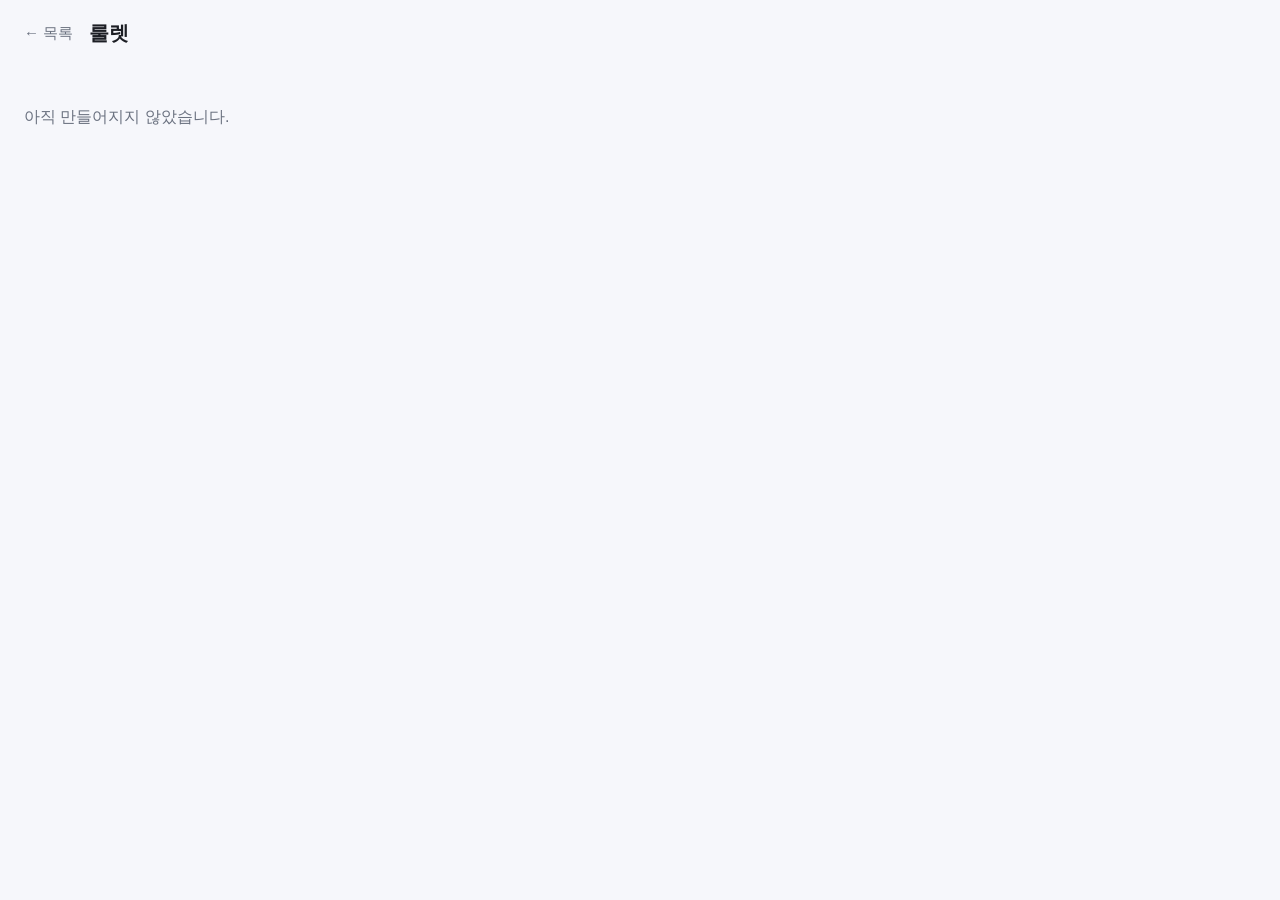
==== 룰렛/index.html @ 9bcd7076 "게임 모음 프로젝트 초기 구조 - 허브 페이지(index.html)와 게임 매니페스트(games.js) 추가 - 룰렛 / 사다리 / 스톱워치 / 이빨 게임 폴더 스켈레톤 생성 - " ====
<!DOCTYPE html>
<html lang="ko">
<head>
<meta charset="utf-8">
<meta name="viewport" content="width=device-width, initial-scale=1">
<title>룰렛</title>
<link rel="stylesheet" href="style.css">
</head>
<body>
  <header class="topbar">
    <a class="back" href="../index.html">← 목록</a>
    <h1>룰렛</h1>
  </header>

  <main id="app">
    <p class="placeholder">아직 만들어지지 않았습니다.</p>
  </main>

  <script src="game.js"></script>
</body>
</html>
---- 룰렛/style.css ----
:root {
  --bg: #f6f7fb;
  --text: #1c1e24;
  --muted: #6b7280;
}
@media (prefers-color-scheme: dark) {
  :root { --bg: #14161a; --text: #f2f3f5; --muted: #9ca3af; }
}
* { box-sizing: border-box; }
body {
  margin: 0;
  min-height: 100vh;
  background: var(--bg);
  color: var(--text);
  font-family: -apple-system, BlinkMacSystemFont, "Apple SD Gothic Neo",
               "Pretendard", "Noto Sans KR", sans-serif;
}
.topbar {
  display: flex;
  align-items: center;
  gap: 16px;
  padding: 20px 24px;
}
.topbar h1 { font-size: 20px; margin: 0; }
.back { color: var(--muted); text-decoration: none; font-size: 15px; }
.back:hover { color: var(--text); }
#app { padding: 24px; }
.placeholder { color: var(--muted); }
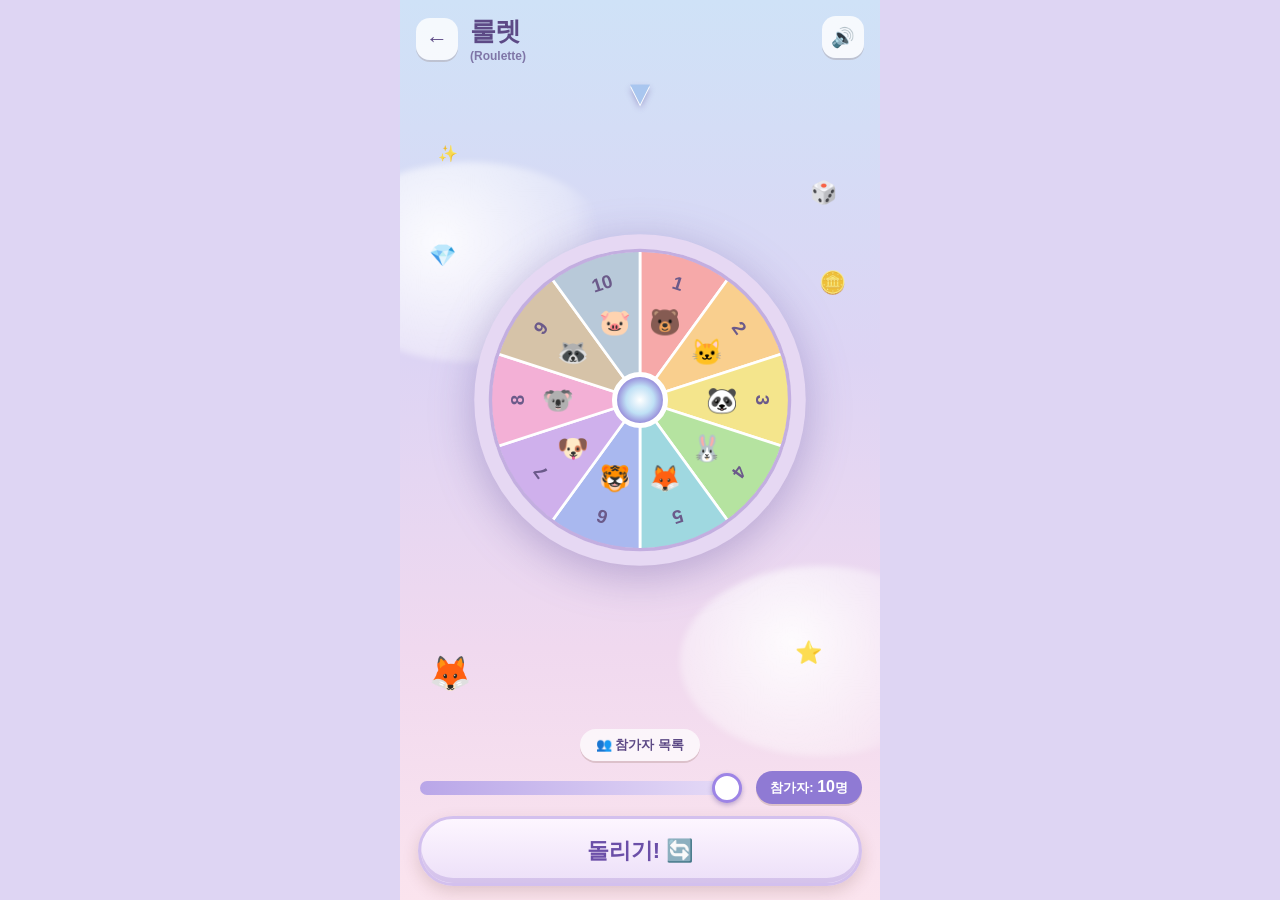
==== commit 1cd98b7b: "미니게임 4종과 메인 화면, 효과음, PWA 구성 추가 게임 - 이빨(DINO CHOMP): 제공된 입 벌림/다뭄 이미지를 배경으로 사용,   이빨 좌표는 이미지 기준 백분율 + " ====
--- a/룰렛/index.html
+++ b/룰렛/index.html
@@ -2,20 +2,80 @@
 <html lang="ko">
 <head>
 <meta charset="utf-8">
-<meta name="viewport" content="width=device-width, initial-scale=1">
-<title>룰렛</title>
+<meta name="viewport" content="width=device-width, initial-scale=1, viewport-fit=cover">
+<meta name="theme-color" content="#dcd3f5">
+<title>PRIZE WHEEL</title>
+<link rel="manifest" href="../manifest.webmanifest">
+<link rel="icon" href="../icons/icon-192.png">
+<link rel="apple-touch-icon" href="../icons/apple-touch-icon.png">
+<meta name="apple-mobile-web-app-capable" content="yes">
+<meta name="mobile-web-app-capable" content="yes">
+<link rel="stylesheet" href="../shared/theme.css">
 <link rel="stylesheet" href="style.css">
 </head>
 <body>
-  <header class="topbar">
-    <a class="back" href="../index.html">← 목록</a>
-    <h1>룰렛</h1>
-  </header>
+  <div class="screen wheel" id="screen">
+    <div class="sky" aria-hidden="true">
+      <span class="cloud cloud--1"></span>
+      <span class="cloud cloud--2"></span>
+      <span class="spark spark--1">✨</span>
+      <span class="spark spark--2">💎</span>
+      <span class="spark spark--3">🎲</span>
+      <span class="spark spark--4">🪙</span>
+      <span class="spark spark--5">⭐</span>
+    </div>
 
-  <main id="app">
-    <p class="placeholder">아직 만들어지지 않았습니다.</p>
-  </main>
+    <header class="topbar">
+      <a class="topbar__back" href="../index.html" aria-label="게임 목록으로">←</a>
+      <div>
+        <h1 class="topbar__title">룰렛</h1>
+        <p class="topbar__sub">(Roulette)</p>
+      </div>
+    </header>
 
+    <!-- 룰렛판 -->
+    <div class="wheelbox">
+      <div class="pointer" id="pointer">▼</div>
+      <svg class="wheelbox__svg" id="svg" viewBox="-100 -100 200 200" aria-hidden="true"></svg>
+      <div class="fox">🦊</div>
+    </div>
+
+    <!-- 참가자 조절 -->
+    <div class="players">
+      <button class="players__list" id="openList" type="button">👥 참가자 목록</button>
+      <div class="players__set">
+        <input class="players__range" id="range" type="range" min="2" max="10" value="10"
+               aria-label="참가자 수">
+        <span class="players__badge">참가자: <b id="num">10</b>명</span>
+      </div>
+    </div>
+
+    <button class="btn spinBtn" id="spin" type="button">돌리기! 🔄</button>
+
+    <!-- 참가자 목록 -->
+    <div class="popup" id="listPop">
+      <div class="popup__box popup__box--list">
+        <h2 class="popup__title">참가자</h2>
+        <p class="popup__text">(Player List)</p>
+        <div class="plist" id="plist"></div>
+        <button class="btn" id="closeList" type="button">닫기</button>
+      </div>
+    </div>
+
+    <!-- 결과 -->
+    <div class="popup" id="popup">
+      <div class="popup__box">
+        <div class="popup__emoji" id="popEmoji">🎉</div>
+        <h2 class="popup__title" id="popTitle">당첨!</h2>
+        <p class="popup__text" id="popText"></p>
+        <button class="btn" id="popAgain" type="button">한 번 더</button>
+        <a class="popup__home" href="../index.html">목록으로</a>
+      </div>
+    </div>
+  </div>
+
+  <script src="../shared/progress.js"></script>
+  <script src="../shared/sound.js"></script>
   <script src="game.js"></script>
 </body>
 </html>
--- a/shared/theme.css
+++ b/shared/theme.css
@@ -0,0 +1,213 @@
+/* ===== 공통 디자인 토큰 =====
+   메인 선택화면·앱아이콘의 색감을 기준으로 정리한 값입니다.
+   배경 이미지를 교체하려면 각 게임 style.css의 --bg-image 만 바꾸면 됩니다. */
+
+:root {
+  /* 배경 */
+  --green-bg: #a9d5a1;
+  --green-bg-deep: #8fc686;
+  --cream: #fdf3dd;
+  --cream-deep: #f5e6c8;
+  --paper: #f7f4ee;
+
+  /* 파스텔 하늘 (스톱워치·룰렛 배경) */
+  --sky-1: #ffd9ec;
+  --sky-2: #d9c9f5;
+  --sky-3: #c5e4f7;
+  --sky-4: #ffe9d6;
+
+  /* 글자 */
+  --brown: #6b3f2a;
+  --brown-soft: #8a6047;
+  --white: #ffffff;
+
+  /* 버튼 */
+  --btn-green: #7ec24f;
+  --btn-green-deep: #5c9c35;
+  --btn-blue: #7b93d8;
+  --btn-blue-deep: #5c73bb;
+  --btn-pink: #f5a8c0;
+
+  /* 테두리 · 그림자 */
+  --line: #c9a06a;
+  --line-soft: #e4cfa8;
+  --shadow-sm: 0 2px 0 rgba(107, 63, 42, .18);
+  --shadow-md: 0 6px 16px rgba(107, 63, 42, .18);
+  --shadow-lg: 0 12px 32px rgba(107, 63, 42, .24);
+
+  /* 캐릭터 파스텔 팔레트 (사다리·룰렛 공용) */
+  --c1: #f6a9a9;
+  --c2: #f9cf8e;
+  --c3: #f4e58c;
+  --c4: #b5e3a0;
+  --c5: #9fd8e0;
+  --c6: #a9b8ef;
+  --c7: #cfb0ec;
+  --c8: #f3b0d6;
+  --c9: #d6c3a8;
+  --c10: #b8c9d9;
+
+  --radius: 18px;
+  --radius-lg: 26px;
+}
+
+* { box-sizing: border-box; -webkit-tap-highlight-color: transparent; }
+
+html, body {
+  margin: 0;
+  padding: 0;
+  height: 100%;
+}
+
+body {
+  font-family: "Apple SD Gothic Neo", -apple-system, BlinkMacSystemFont,
+               "Pretendard", "Noto Sans KR", "Malgun Gothic", sans-serif;
+  color: var(--brown);
+  overscroll-behavior: none;
+  user-select: none;
+}
+
+/* 세로형 화면 기준. 넓은 화면에서는 가운데 정렬된 폰 폭으로 고정 */
+.screen {
+  position: relative;
+  width: 100%;
+  max-width: 480px;
+  min-height: 100%;
+  margin: 0 auto;
+  overflow: hidden;
+}
+
+/* ===== 공통 버튼 ===== */
+.btn {
+  display: inline-flex;
+  align-items: center;
+  justify-content: center;
+  gap: 8px;
+  padding: 14px 26px;
+  border: none;
+  border-radius: 999px;
+  font-family: inherit;
+  font-size: 17px;
+  font-weight: 800;
+  color: var(--white);
+  background: var(--btn-green);
+  box-shadow: inset 0 -4px 0 rgba(0, 0, 0, .16), var(--shadow-sm);
+  cursor: pointer;
+  transition: transform .1s ease, filter .1s ease;
+}
+.btn:active { transform: translateY(3px); box-shadow: inset 0 -1px 0 rgba(0,0,0,.16); }
+.btn:disabled { filter: grayscale(.5) opacity(.6); cursor: default; }
+.btn--blue { background: var(--btn-blue); }
+.btn--ghost {
+  background: #e8eefb;
+  color: var(--btn-blue-deep);
+  box-shadow: inset 0 -4px 0 rgba(0,0,0,.08), var(--shadow-sm);
+}
+
+/* ===== 상단 바 (게임 화면 공통) ===== */
+.topbar {
+  position: relative;
+  z-index: 5;
+  display: flex;
+  align-items: center;
+  gap: 12px;
+  padding: 14px 16px;
+}
+.topbar__back {
+  display: grid;
+  place-items: center;
+  width: 42px;
+  height: 42px;
+  flex: 0 0 42px;
+  border-radius: 14px;
+  background: rgba(255, 255, 255, .82);
+  color: var(--brown);
+  font-size: 22px;
+  text-decoration: none;
+  box-shadow: var(--shadow-sm);
+}
+.topbar__title {
+  margin: 0;
+  font-size: 22px;
+  font-weight: 900;
+  letter-spacing: -.02em;
+}
+.topbar__sub {
+  margin: 0;
+  font-size: 12px;
+  font-weight: 700;
+  opacity: .7;
+}
+
+/* ===== 팝업 ===== */
+.popup {
+  position: absolute;
+  inset: 0;
+  z-index: 40;
+  display: grid;
+  place-items: center;
+  padding: 24px;
+  background: rgba(60, 35, 22, .45);
+  backdrop-filter: blur(3px);
+  opacity: 0;
+  pointer-events: none;
+  transition: opacity .25s ease;
+}
+.popup.is-open { opacity: 1; pointer-events: auto; }
+.popup__box {
+  width: 100%;
+  max-width: 320px;
+  padding: 28px 24px 24px;
+  border: 3px solid var(--line);
+  border-radius: var(--radius-lg);
+  background: var(--cream);
+  text-align: center;
+  box-shadow: var(--shadow-lg);
+  transform: scale(.85);
+  transition: transform .25s cubic-bezier(.2, 1.4, .5, 1);
+}
+.popup.is-open .popup__box { transform: scale(1); }
+.popup__emoji { font-size: 56px; line-height: 1; }
+.popup__title { margin: 12px 0 6px; font-size: 26px; font-weight: 900; }
+.popup__text { margin: 0 0 20px; font-size: 15px; font-weight: 600; color: var(--brown-soft); }
+
+/* 흔들림 · 팝 애니메이션 */
+@keyframes shake {
+  0%, 100% { transform: translate(0, 0) rotate(0); }
+  20% { transform: translate(-8px, 4px) rotate(-1.5deg); }
+  40% { transform: translate(7px, -3px) rotate(1.5deg); }
+  60% { transform: translate(-5px, 2px) rotate(-1deg); }
+  80% { transform: translate(4px, -2px) rotate(.8deg); }
+}
+@keyframes pop {
+  0% { transform: scale(.4); opacity: 0; }
+  70% { transform: scale(1.15); opacity: 1; }
+  100% { transform: scale(1); opacity: 1; }
+}
+@keyframes float {
+  0%, 100% { transform: translateY(0); }
+  50% { transform: translateY(-8px); }
+}
+
+@media (prefers-reduced-motion: reduce) {
+  * { animation-duration: .01ms !important; transition-duration: .01ms !important; }
+}
+
+/* ===== 효과음 토글 버튼 ===== */
+.sfxBtn {
+  position: absolute;
+  top: 16px;
+  right: 16px;
+  z-index: 30;
+  width: 42px;
+  height: 42px;
+  padding: 0;
+  border: none;
+  border-radius: 14px;
+  background: rgba(255, 255, 255, .82);
+  font-size: 19px;
+  line-height: 1;
+  cursor: pointer;
+  box-shadow: var(--shadow-sm);
+}
+.sfxBtn:active { transform: translateY(2px); }
--- a/룰렛/style.css
+++ b/룰렛/style.css
@@ -1,28 +1,196 @@
-:root {
-  --bg: #f6f7fb;
-  --text: #1c1e24;
-  --muted: #6b7280;
+/* ===== PRIZE WHEEL =====
+   룰렛게임화면.png 의 파스텔 하늘·룰렛 구성을 CSS/SVG로 재현했습니다.
+   (룰렛은 회전해야 하므로 이미지가 아니라 SVG로 그립니다.) */
+
+body { background: #ded5f3; }
+
+.wheel {
+  display: flex;
+  flex-direction: column;
+  min-height: 100vh;
+  padding-bottom: calc(14px + env(safe-area-inset-bottom));
+  background: linear-gradient(180deg, #cfe2f7 0%, #ddd4f4 40%, #f0d9ef 72%, #fbe4ee 100%);
 }
-@media (prefers-color-scheme: dark) {
-  :root { --bg: #14161a; --text: #f2f3f5; --muted: #9ca3af; }
+
+.sky { position: absolute; inset: 0; overflow: hidden; pointer-events: none; }
+.cloud {
+  position: absolute;
+  border-radius: 50%;
+  background: radial-gradient(circle at 40% 40%, rgba(255,255,255,.9), rgba(255,255,255,.3) 62%, transparent 74%);
+  filter: blur(3px);
 }
-* { box-sizing: border-box; }
-body {
-  margin: 0;
-  min-height: 100vh;
-  background: var(--bg);
-  color: var(--text);
-  font-family: -apple-system, BlinkMacSystemFont, "Apple SD Gothic Neo",
-               "Pretendard", "Noto Sans KR", sans-serif;
+.cloud--1 { width: 300px; height: 200px; left: -80px; top: 18%; }
+.cloud--2 { width: 280px; height: 190px; right: -80px; bottom: 16%; }
+.spark { position: absolute; font-size: 22px; opacity: .85; animation: float 4s ease-in-out infinite; }
+.spark--1 { left: 8%;  top: 16%; font-size: 16px; animation-delay: .2s; }
+.spark--2 { left: 6%;  top: 27%; animation-delay: 1.1s; }
+.spark--3 { right: 9%; top: 20%; animation-delay: .6s; }
+.spark--4 { right: 7%; top: 30%; animation-delay: 1.6s; }
+.spark--5 { right: 12%; bottom: 26%; animation-delay: .9s; }
+
+.wheel .topbar { color: #5d4a86; }
+.wheel .topbar__title { font-size: 26px; }
+.wheel .topbar__back { background: rgba(255,255,255,.8); color: #5d4a86; }
+
+/* ---- 룰렛판 ---- */
+.wheelbox {
+  position: relative;
+  z-index: 2;
+  flex: 1 1 auto;
+  display: grid;
+  place-items: center;
+  padding: 4px 18px 0;
+  min-height: 0;
 }
-.topbar {
+.wheelbox__svg {
+  width: min(88vw, 340px);
+  height: auto;
+  max-height: 100%;
+  filter: drop-shadow(0 10px 22px rgba(90, 70, 150, .35));
+}
+.pointer {
+  position: absolute;
+  top: -2px;
+  z-index: 4;
+  font-size: 34px;
+  line-height: 1;
+  color: #a9c6ef;
+  text-shadow: 0 2px 0 #fff, 0 4px 6px rgba(90, 70, 150, .4);
+  pointer-events: none;
+}
+.pointer.is-knock { animation: knock .09s ease; }
+@keyframes knock {
+  50% { transform: translateY(-4px) rotate(-6deg); }
+}
+.fox {
+  position: absolute;
+  left: 6%;
+  bottom: 4%;
+  font-size: 34px;
+  animation: float 3s ease-in-out infinite;
+  pointer-events: none;
+}
+
+/* 부채꼴 */
+.sector { stroke: #fff; stroke-width: 1.6; transition: filter .3s ease; }
+.sector.is-win { filter: brightness(1.12) saturate(1.3); }
+.slice__num { font-size: 11px; font-weight: 900; fill: #6b5a8a; }
+.slice__face { font-size: 15px; }
+
+.rim { fill: none; stroke: #e6d8f3; stroke-width: 9; }
+.rim2 { fill: none; stroke: #c3aee0; stroke-width: 2; }
+.hub { fill: url(#hubGrad); stroke: #fff; stroke-width: 3; }
+
+/* ---- 참가자 조절 ---- */
+.players {
+  position: relative;
+  z-index: 2;
+  flex: 0 0 auto;
+  display: flex;
+  flex-direction: column;
+  gap: 10px;
+  padding: 10px 18px 4px;
+}
+.players__list {
+  align-self: center;
+  padding: 7px 16px;
+  border: none;
+  border-radius: 999px;
+  background: rgba(255, 255, 255, .7);
+  color: #5d4a86;
+  font-family: inherit;
+  font-size: 13px;
+  font-weight: 800;
+  cursor: pointer;
+  box-shadow: var(--shadow-sm);
+}
+.players__set { display: flex; align-items: center; gap: 12px; }
+.players__range {
+  flex: 1 1 auto;
+  -webkit-appearance: none;
+  appearance: none;
+  height: 14px;
+  border-radius: 999px;
+  background: linear-gradient(90deg, #b9a6e8, #e7dcf7);
+  outline: none;
+}
+.players__range::-webkit-slider-thumb {
+  -webkit-appearance: none;
+  width: 30px;
+  height: 30px;
+  border-radius: 50%;
+  background: #fff;
+  border: 3px solid #9d84e6;
+  cursor: pointer;
+  box-shadow: 0 2px 5px rgba(90, 70, 150, .4);
+}
+.players__range::-moz-range-thumb {
+  width: 28px; height: 28px; border-radius: 50%;
+  background: #fff; border: 3px solid #9d84e6; cursor: pointer;
+}
+.players__badge {
+  flex: 0 0 auto;
+  padding: 7px 14px;
+  border-radius: 999px;
+  background: #8f7ad4;
+  color: #fff;
+  font-size: 13px;
+  font-weight: 800;
+  box-shadow: var(--shadow-sm);
+}
+.players__badge b { font-size: 16px; }
+
+.spinBtn {
+  position: relative;
+  z-index: 2;
+  margin: 8px 18px 0;
+  padding: 17px;
+  font-size: 22px;
+  border-radius: 999px;
+  background: linear-gradient(#fdf6ff, #ecdff8);
+  color: #6b4fa8;
+  border: 3px solid #d3c0ee;
+  box-shadow: inset 0 -5px 0 rgba(150, 120, 200, .28), var(--shadow-md);
+}
+.spinBtn:disabled { filter: grayscale(.4) opacity(.6); }
+
+/* ---- 참가자 목록 ---- */
+.popup__box--list { max-width: 300px; padding: 24px 18px 20px; }
+.plist {
+  max-height: 46vh;
+  overflow-y: auto;
+  display: flex;
+  flex-direction: column;
+  gap: 7px;
+  margin-bottom: 18px;
+  padding-right: 4px;
+}
+.prow {
   display: flex;
   align-items: center;
-  gap: 16px;
-  padding: 20px 24px;
+  gap: 10px;
+  padding: 7px 10px;
+  border-radius: 12px;
+  background: var(--tone);
+  box-shadow: 0 2px 0 rgba(0, 0, 0, .08);
 }
-.topbar h1 { font-size: 20px; margin: 0; }
-.back { color: var(--muted); text-decoration: none; font-size: 15px; }
-.back:hover { color: var(--text); }
-#app { padding: 24px; }
-.placeholder { color: var(--muted); }
+.prow__face {
+  display: grid;
+  place-items: center;
+  width: 30px;
+  height: 30px;
+  flex: 0 0 30px;
+  border-radius: 50%;
+  background: #fff;
+  font-size: 17px;
+}
+.prow__name { font-size: 14px; font-weight: 800; color: #4a3a2e; }
+
+.popup__home {
+  display: block;
+  margin-top: 14px;
+  font-size: 13px;
+  font-weight: 700;
+  color: var(--brown-soft);
+  text-decoration: none;
+}
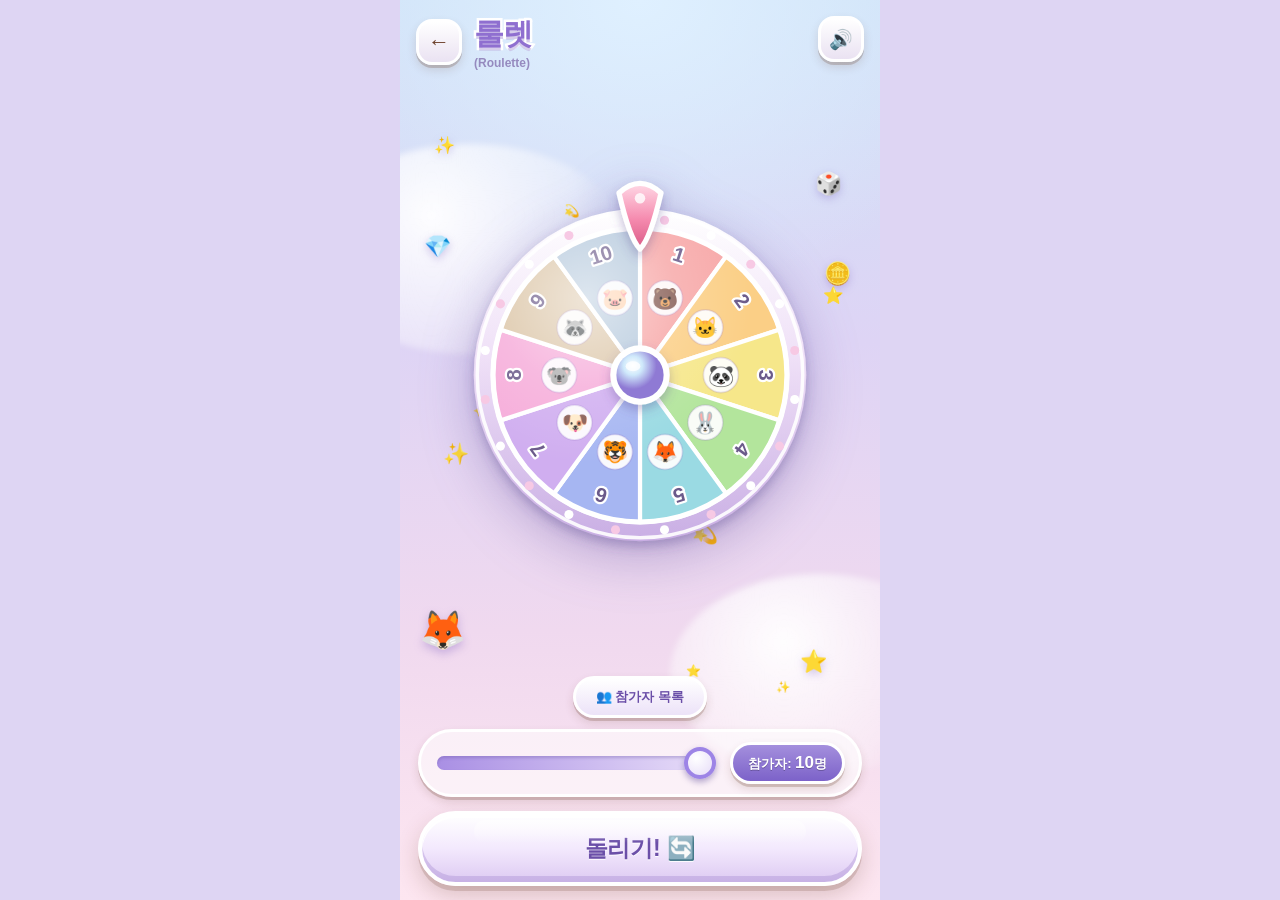
==== commit 54f414f6: "전 화면 디자인 완성도 보완 참고 이미지의 특징을 공통 규칙으로 정리하고 네 게임에 일괄 적용했다. 두꺼운 흰 테두리, 젤리 광택, 두 겹 그림자, 흰 외곽선을 두른 사탕 글씨. " ====
--- a/룰렛/index.html
+++ b/룰렛/index.html
@@ -35,7 +35,6 @@
 
     <!-- 룰렛판 -->
     <div class="wheelbox">
-      <div class="pointer" id="pointer">▼</div>
       <svg class="wheelbox__svg" id="svg" viewBox="-100 -100 200 200" aria-hidden="true"></svg>
       <div class="fox">🦊</div>
     </div>
@@ -76,6 +75,7 @@
 
   <script src="../shared/progress.js"></script>
   <script src="../shared/sound.js"></script>
+  <script src="../shared/fx.js"></script>
   <script src="game.js"></script>
 </body>
 </html>
--- a/shared/theme.css
+++ b/shared/theme.css
@@ -1,6 +1,9 @@
-/* ===== 공통 디자인 토큰 =====
-   메인 선택화면·앱아이콘의 색감을 기준으로 정리한 값입니다.
-   배경 이미지를 교체하려면 각 게임 style.css의 --bg-image 만 바꾸면 됩니다. */
+/* ===== 공통 디자인 시스템 =====
+   참고 이미지의 특징을 규칙으로 정리한 것입니다.
+     1) 모든 요소에 두꺼운 흰 테두리
+     2) 젤리처럼 안쪽 위는 밝고 아래는 어두운 입체감
+     3) 글자는 흰 외곽선 + 색 채움 + 아래로 떨어지는 그림자
+     4) 그림자는 흐린 것 하나가 아니라, 단단한 것 + 부드러운 것 두 겹 */
 
 :root {
   /* 배경 */
@@ -8,9 +11,9 @@
   --green-bg-deep: #8fc686;
   --cream: #fdf3dd;
   --cream-deep: #f5e6c8;
-  --paper: #f7f4ee;
-
-  /* 파스텔 하늘 (스톱워치·룰렛 배경) */
+  --paper: #f9f5ec;
+
+  /* 파스텔 하늘 */
   --sky-1: #ffd9ec;
   --sky-2: #d9c9f5;
   --sky-3: #c5e4f7;
@@ -18,46 +21,41 @@
 
   /* 글자 */
   --brown: #6b3f2a;
-  --brown-soft: #8a6047;
+  --brown-soft: #98705a;
   --white: #ffffff;
 
   /* 버튼 */
   --btn-green: #7ec24f;
-  --btn-green-deep: #5c9c35;
+  --btn-green-deep: #4e8f2c;
   --btn-blue: #7b93d8;
-  --btn-blue-deep: #5c73bb;
+  --btn-blue-deep: #4f66ad;
   --btn-pink: #f5a8c0;
+  --btn-pink-deep: #d4738f;
+  --btn-red: #e35b4c;
+  --btn-red-deep: #a83226;
 
   /* 테두리 · 그림자 */
-  --line: #c9a06a;
-  --line-soft: #e4cfa8;
-  --shadow-sm: 0 2px 0 rgba(107, 63, 42, .18);
-  --shadow-md: 0 6px 16px rgba(107, 63, 42, .18);
-  --shadow-lg: 0 12px 32px rgba(107, 63, 42, .24);
-
-  /* 캐릭터 파스텔 팔레트 (사다리·룰렛 공용) */
-  --c1: #f6a9a9;
-  --c2: #f9cf8e;
-  --c3: #f4e58c;
-  --c4: #b5e3a0;
-  --c5: #9fd8e0;
-  --c6: #a9b8ef;
-  --c7: #cfb0ec;
-  --c8: #f3b0d6;
-  --c9: #d6c3a8;
-  --c10: #b8c9d9;
-
-  --radius: 18px;
-  --radius-lg: 26px;
+  --line: #d8ab72;
+  --line-soft: #ecd9b4;
+
+  /* 두 겹 그림자 — 단단한 아래턱 + 퍼지는 안개 */
+  --drop-sm: 0 3px 0 rgba(107, 63, 42, .22), 0 5px 10px rgba(107, 63, 42, .16);
+  --drop-md: 0 5px 0 rgba(107, 63, 42, .18), 0 10px 22px rgba(107, 63, 42, .22);
+  --drop-lg: 0 8px 0 rgba(107, 63, 42, .16), 0 20px 44px rgba(107, 63, 42, .3);
+
+  /* 젤리 광택 — 버튼 안쪽에 겹쳐 쓰는 값 */
+  --gloss: inset 0 3px 0 rgba(255, 255, 255, .55), inset 0 -6px 0 rgba(0, 0, 0, .18);
+
+  /* 캐릭터 파스텔 팔레트 */
+  --c1: #f6a9a9; --c2: #f9cf8e; --c3: #f4e58c; --c4: #b5e3a0; --c5: #9fd8e0;
+  --c6: #a9b8ef; --c7: #cfb0ec; --c8: #f3b0d6; --c9: #d6c3a8; --c10: #b8c9d9;
+
+  --radius: 20px;
+  --radius-lg: 28px;
 }
 
 * { box-sizing: border-box; -webkit-tap-highlight-color: transparent; }
-
-html, body {
-  margin: 0;
-  padding: 0;
-  height: 100%;
-}
+html, body { margin: 0; padding: 0; height: 100%; }
 
 body {
   font-family: "Apple SD Gothic Neo", -apple-system, BlinkMacSystemFont,
@@ -67,7 +65,6 @@
   user-select: none;
 }
 
-/* 세로형 화면 기준. 넓은 화면에서는 가운데 정렬된 폰 폭으로 고정 */
 .screen {
   position: relative;
   width: 100%;
@@ -77,34 +74,78 @@
   overflow: hidden;
 }
 
-/* ===== 공통 버튼 ===== */
+/* ===== 사탕 글씨 =====
+   흰 외곽선을 글자 뒤로 돌리고(paint-order), 아래로 단단한 그림자를 답니다. */
+.candy {
+  -webkit-text-stroke: 6px var(--white);
+  paint-order: stroke fill;
+  text-shadow:
+    0 3px 0 var(--stroke2, rgba(0, 0, 0, .18)),
+    0 6px 12px rgba(107, 63, 42, .28);
+}
+
+/* ===== 젤리 버튼 ===== */
 .btn {
+  position: relative;
   display: inline-flex;
   align-items: center;
   justify-content: center;
   gap: 8px;
-  padding: 14px 26px;
-  border: none;
+  padding: 15px 28px;
+  border: 4px solid var(--white);
   border-radius: 999px;
   font-family: inherit;
   font-size: 17px;
-  font-weight: 800;
+  font-weight: 900;
+  letter-spacing: -.01em;
   color: var(--white);
-  background: var(--btn-green);
-  box-shadow: inset 0 -4px 0 rgba(0, 0, 0, .16), var(--shadow-sm);
+  background: linear-gradient(180deg, #9ad86c 0%, var(--btn-green) 52%, var(--btn-green-deep) 100%);
+  box-shadow: var(--gloss), var(--drop-md);
+  text-shadow: 0 2px 0 rgba(0, 0, 0, .22);
   cursor: pointer;
-  transition: transform .1s ease, filter .1s ease;
-}
-.btn:active { transform: translateY(3px); box-shadow: inset 0 -1px 0 rgba(0,0,0,.16); }
-.btn:disabled { filter: grayscale(.5) opacity(.6); cursor: default; }
-.btn--blue { background: var(--btn-blue); }
+  transition: transform .12s cubic-bezier(.2, 1.4, .5, 1), filter .12s ease;
+}
+/* 위쪽에 얹히는 하이라이트 — 젤리 느낌의 핵심입니다 */
+.btn::before {
+  content: "";
+  position: absolute;
+  left: 12%;
+  right: 12%;
+  top: 5px;
+  height: 34%;
+  border-radius: 999px;
+  background: linear-gradient(rgba(255, 255, 255, .6), rgba(255, 255, 255, 0));
+  pointer-events: none;
+}
+.btn:active { transform: translateY(5px); box-shadow: var(--gloss), 0 1px 0 rgba(107,63,42,.22); }
+.btn:disabled { filter: grayscale(.55) opacity(.55); cursor: default; }
+
+.btn--blue {
+  background: linear-gradient(180deg, #a3b6ee 0%, var(--btn-blue) 52%, var(--btn-blue-deep) 100%);
+}
+.btn--pink {
+  background: linear-gradient(180deg, #ffc4d6 0%, var(--btn-pink) 52%, var(--btn-pink-deep) 100%);
+}
+.btn--red {
+  background: linear-gradient(180deg, #f5877a 0%, var(--btn-red) 52%, var(--btn-red-deep) 100%);
+}
 .btn--ghost {
-  background: #e8eefb;
+  background: linear-gradient(180deg, #ffffff 0%, #eef2fb 52%, #d5ddf0 100%);
   color: var(--btn-blue-deep);
-  box-shadow: inset 0 -4px 0 rgba(0,0,0,.08), var(--shadow-sm);
-}
-
-/* ===== 상단 바 (게임 화면 공통) ===== */
+  text-shadow: 0 1px 0 rgba(255, 255, 255, .9);
+  box-shadow: inset 0 3px 0 rgba(255,255,255,.9), inset 0 -5px 0 rgba(120,140,190,.28), var(--drop-md);
+}
+
+/* ===== 패널 · 카드 ===== */
+.panel {
+  position: relative;
+  border: 4px solid var(--white);
+  border-radius: var(--radius);
+  background: linear-gradient(180deg, #fffaf0, var(--cream-deep));
+  box-shadow: inset 0 2px 0 rgba(255,255,255,.9), var(--drop-md);
+}
+
+/* ===== 상단 바 ===== */
 .topbar {
   position: relative;
   z-index: 5;
@@ -116,28 +157,42 @@
 .topbar__back {
   display: grid;
   place-items: center;
-  width: 42px;
-  height: 42px;
-  flex: 0 0 42px;
-  border-radius: 14px;
-  background: rgba(255, 255, 255, .82);
+  width: 46px;
+  height: 46px;
+  flex: 0 0 46px;
+  border: 3px solid var(--white);
+  border-radius: 16px;
+  background: linear-gradient(180deg, #ffffff, #eae2f2);
   color: var(--brown);
   font-size: 22px;
+  font-weight: 900;
   text-decoration: none;
-  box-shadow: var(--shadow-sm);
-}
-.topbar__title {
-  margin: 0;
-  font-size: 22px;
-  font-weight: 900;
-  letter-spacing: -.02em;
-}
-.topbar__sub {
-  margin: 0;
-  font-size: 12px;
-  font-weight: 700;
-  opacity: .7;
-}
+  box-shadow: var(--drop-sm);
+  transition: transform .12s ease;
+}
+.topbar__back:active { transform: translateY(3px); }
+.topbar__title { margin: 0; font-size: 23px; font-weight: 900; letter-spacing: -.02em; }
+.topbar__sub { margin: 1px 0 0; font-size: 12px; font-weight: 800; opacity: .72; }
+
+/* ===== 효과음 토글 ===== */
+.sfxBtn {
+  position: absolute;
+  top: 16px;
+  right: 16px;
+  z-index: 30;
+  width: 46px;
+  height: 46px;
+  padding: 0;
+  border: 3px solid var(--white);
+  border-radius: 16px;
+  background: linear-gradient(180deg, #ffffff, #eae2f2);
+  font-size: 19px;
+  line-height: 1;
+  cursor: pointer;
+  box-shadow: var(--drop-sm);
+  transition: transform .12s ease;
+}
+.sfxBtn:active { transform: translateY(3px); }
 
 /* ===== 팝업 ===== */
 .popup {
@@ -147,67 +202,119 @@
   display: grid;
   place-items: center;
   padding: 24px;
-  background: rgba(60, 35, 22, .45);
-  backdrop-filter: blur(3px);
+  background: rgba(60, 35, 22, .5);
+  backdrop-filter: blur(4px);
   opacity: 0;
   pointer-events: none;
   transition: opacity .25s ease;
 }
 .popup.is-open { opacity: 1; pointer-events: auto; }
+
 .popup__box {
+  position: relative;
   width: 100%;
-  max-width: 320px;
-  padding: 28px 24px 24px;
-  border: 3px solid var(--line);
+  max-width: 330px;
+  padding: 30px 24px 24px;
+  border: 5px solid var(--white);
   border-radius: var(--radius-lg);
-  background: var(--cream);
+  background: linear-gradient(180deg, #fffaf0 0%, var(--cream) 55%, var(--cream-deep) 100%);
   text-align: center;
-  box-shadow: var(--shadow-lg);
-  transform: scale(.85);
-  transition: transform .25s cubic-bezier(.2, 1.4, .5, 1);
-}
-.popup.is-open .popup__box { transform: scale(1); }
-.popup__emoji { font-size: 56px; line-height: 1; }
-.popup__title { margin: 12px 0 6px; font-size: 26px; font-weight: 900; }
-.popup__text { margin: 0 0 20px; font-size: 15px; font-weight: 600; color: var(--brown-soft); }
-
-/* 흔들림 · 팝 애니메이션 */
+  box-shadow: inset 0 3px 0 rgba(255,255,255,.9), var(--drop-lg);
+  transform: scale(.8) translateY(14px);
+  transition: transform .32s cubic-bezier(.2, 1.5, .45, 1);
+}
+.popup.is-open .popup__box { transform: scale(1) translateY(0); }
+
+/* 팝업 둘레의 점선 장식 */
+.popup__box::after {
+  content: "";
+  position: absolute;
+  inset: 7px;
+  border: 2px dashed rgba(216, 171, 114, .5);
+  border-radius: calc(var(--radius-lg) - 8px);
+  pointer-events: none;
+}
+.popup__emoji {
+  font-size: 62px;
+  line-height: 1;
+  filter: drop-shadow(0 6px 8px rgba(107, 63, 42, .3));
+  animation: bounceIn .5s cubic-bezier(.2, 1.6, .4, 1);
+}
+.popup__title {
+  margin: 12px 0 6px;
+  font-size: 28px;
+  font-weight: 900;
+  color: #e2699a;
+  -webkit-text-stroke: 5px var(--white);
+  paint-order: stroke fill;
+  text-shadow: 0 3px 0 rgba(226, 105, 154, .28);
+}
+.popup__text { margin: 0 0 20px; font-size: 15px; font-weight: 700; color: var(--brown-soft); line-height: 1.5; }
+.popup__home {
+  display: block;
+  margin-top: 14px;
+  font-size: 13px;
+  font-weight: 800;
+  color: var(--brown-soft);
+  text-decoration: none;
+  opacity: .85;
+}
+
+/* ===== 반짝임 장식 ===== */
+.twinkle {
+  position: absolute;
+  pointer-events: none;
+  animation: twinkle 2.6s ease-in-out infinite;
+}
+@keyframes twinkle {
+  0%, 100% { opacity: .25; transform: scale(.8) rotate(0deg); }
+  50% { opacity: 1; transform: scale(1.15) rotate(18deg); }
+}
+
+/* ===== 공통 애니메이션 ===== */
 @keyframes shake {
   0%, 100% { transform: translate(0, 0) rotate(0); }
-  20% { transform: translate(-8px, 4px) rotate(-1.5deg); }
-  40% { transform: translate(7px, -3px) rotate(1.5deg); }
-  60% { transform: translate(-5px, 2px) rotate(-1deg); }
-  80% { transform: translate(4px, -2px) rotate(.8deg); }
+  20% { transform: translate(-9px, 5px) rotate(-1.8deg); }
+  40% { transform: translate(8px, -4px) rotate(1.8deg); }
+  60% { transform: translate(-6px, 3px) rotate(-1.2deg); }
+  80% { transform: translate(5px, -2px) rotate(.9deg); }
 }
 @keyframes pop {
   0% { transform: scale(.4); opacity: 0; }
-  70% { transform: scale(1.15); opacity: 1; }
+  70% { transform: scale(1.18); opacity: 1; }
   100% { transform: scale(1); opacity: 1; }
+}
+@keyframes bounceIn {
+  0% { transform: scale(.3) translateY(20px); opacity: 0; }
+  55% { transform: scale(1.2) translateY(-6px); opacity: 1; }
+  75% { transform: scale(.94) translateY(2px); }
+  100% { transform: scale(1) translateY(0); }
 }
 @keyframes float {
   0%, 100% { transform: translateY(0); }
-  50% { transform: translateY(-8px); }
+  50% { transform: translateY(-9px); }
+}
+@keyframes wobble {
+  0%, 100% { transform: rotate(-2.5deg); }
+  50% { transform: rotate(2.5deg); }
 }
 
 @media (prefers-reduced-motion: reduce) {
   * { animation-duration: .01ms !important; transition-duration: .01ms !important; }
 }
 
-/* ===== 효과음 토글 버튼 ===== */
-.sfxBtn {
-  position: absolute;
-  top: 16px;
-  right: 16px;
-  z-index: 30;
-  width: 42px;
-  height: 42px;
-  padding: 0;
-  border: none;
-  border-radius: 14px;
-  background: rgba(255, 255, 255, .82);
-  font-size: 19px;
-  line-height: 1;
-  cursor: pointer;
-  box-shadow: var(--shadow-sm);
-}
-.sfxBtn:active { transform: translateY(2px); }
+/* ===== 색종이 ===== */
+.fxLayer { position: absolute; inset: 0; z-index: 45; pointer-events: none; overflow: hidden; }
+.fxBit {
+  position: absolute;
+  display: block;
+  opacity: 0;
+  animation-name: confetti;
+  animation-timing-function: cubic-bezier(.15, .6, .5, 1);
+  animation-fill-mode: forwards;
+}
+@keyframes confetti {
+  0%   { opacity: 1; transform: translate(-50%, -50%) rotate(0deg) scale(.5); }
+  15%  { opacity: 1; transform: translate(calc(-50% + var(--dx) * .45), calc(-50% + var(--dy) * -.25)) rotate(calc(var(--rot) * .3)) scale(1.1); }
+  100% { opacity: 0; transform: translate(calc(-50% + var(--dx)), calc(-50% + var(--dy))) rotate(var(--rot)) scale(.85); }
+}
--- a/룰렛/style.css
+++ b/룰렛/style.css
@@ -1,6 +1,4 @@
-/* ===== PRIZE WHEEL =====
-   룰렛게임화면.png 의 파스텔 하늘·룰렛 구성을 CSS/SVG로 재현했습니다.
-   (룰렛은 회전해야 하므로 이미지가 아니라 SVG로 그립니다.) */
+/* ===== PRIZE WHEEL ===== */
 
 body { background: #ded5f3; }
 
@@ -9,28 +7,41 @@
   flex-direction: column;
   min-height: 100vh;
   padding-bottom: calc(14px + env(safe-area-inset-bottom));
-  background: linear-gradient(180deg, #cfe2f7 0%, #ddd4f4 40%, #f0d9ef 72%, #fbe4ee 100%);
+  background:
+    radial-gradient(120% 55% at 50% 0%, #dff0ff 0%, transparent 62%),
+    linear-gradient(180deg, #cfe2f7 0%, #ded4f5 38%, #f0d9ef 70%, #fde6f0 100%);
 }
 
 .sky { position: absolute; inset: 0; overflow: hidden; pointer-events: none; }
 .cloud {
   position: absolute;
   border-radius: 50%;
-  background: radial-gradient(circle at 40% 40%, rgba(255,255,255,.9), rgba(255,255,255,.3) 62%, transparent 74%);
+  background: radial-gradient(circle at 38% 34%, rgba(255,255,255,.95), rgba(255,255,255,.32) 60%, transparent 74%);
   filter: blur(3px);
 }
-.cloud--1 { width: 300px; height: 200px; left: -80px; top: 18%; }
-.cloud--2 { width: 280px; height: 190px; right: -80px; bottom: 16%; }
-.spark { position: absolute; font-size: 22px; opacity: .85; animation: float 4s ease-in-out infinite; }
-.spark--1 { left: 8%;  top: 16%; font-size: 16px; animation-delay: .2s; }
-.spark--2 { left: 6%;  top: 27%; animation-delay: 1.1s; }
-.spark--3 { right: 9%; top: 20%; animation-delay: .6s; }
-.spark--4 { right: 7%; top: 30%; animation-delay: 1.6s; }
-.spark--5 { right: 12%; bottom: 26%; animation-delay: .9s; }
-
-.wheel .topbar { color: #5d4a86; }
-.wheel .topbar__title { font-size: 26px; }
-.wheel .topbar__back { background: rgba(255,255,255,.8); color: #5d4a86; }
+.cloud--1 { width: 320px; height: 210px; left: -90px; top: 16%; }
+.cloud--2 { width: 300px; height: 200px; right: -90px; bottom: 14%; }
+.spark {
+  position: absolute;
+  font-size: 22px;
+  filter: drop-shadow(0 3px 4px rgba(120, 90, 190, .3));
+  animation: float 4s ease-in-out infinite;
+}
+.spark--1 { left: 7%;  top: 15%; font-size: 17px; animation-delay: .2s; }
+.spark--2 { left: 5%;  top: 26%; animation-delay: 1.1s; }
+.spark--3 { right: 8%; top: 19%; animation-delay: .6s; }
+.spark--4 { right: 6%; top: 29%; animation-delay: 1.6s; }
+.spark--5 { right: 11%; bottom: 25%; animation-delay: .9s; }
+
+.wheel .topbar { color: #5a4386; }
+.wheel .topbar__title {
+  font-size: 30px;
+  color: #8f6fd0;
+  -webkit-text-stroke: 5px #fff;
+  paint-order: stroke fill;
+  text-shadow: 0 3px 0 rgba(120, 90, 190, .3);
+}
+.wheel .topbar__sub { color: #7c66a8; }
 
 /* ---- 룰렛판 ---- */
 .wheelbox {
@@ -39,47 +50,64 @@
   flex: 1 1 auto;
   display: grid;
   place-items: center;
-  padding: 4px 18px 0;
+  padding: 2px 14px 0;
   min-height: 0;
 }
 .wheelbox__svg {
-  width: min(88vw, 340px);
+  width: min(90vw, 350px);
   height: auto;
   max-height: 100%;
-  filter: drop-shadow(0 10px 22px rgba(90, 70, 150, .35));
-}
-.pointer {
-  position: absolute;
-  top: -2px;
-  z-index: 4;
-  font-size: 34px;
-  line-height: 1;
-  color: #a9c6ef;
-  text-shadow: 0 2px 0 #fff, 0 4px 6px rgba(90, 70, 150, .4);
-  pointer-events: none;
-}
-.pointer.is-knock { animation: knock .09s ease; }
+  overflow: visible;
+  filter: drop-shadow(0 14px 26px rgba(90, 70, 150, .34));
+}
+
+/* 전구가 순서대로 깜빡입니다 */
+.bulb { animation: bulb 1.8s ease-in-out infinite; }
+@keyframes bulb {
+  0%, 100% { opacity: .45; }
+  50% { opacity: 1; }
+}
+
+.sector {
+  stroke: #ffffff;
+  stroke-width: 2.4;
+  stroke-linejoin: round;
+  transition: filter .35s ease;
+}
+.sector.is-win {
+  filter: brightness(1.15) saturate(1.35) drop-shadow(0 0 10px rgba(255, 240, 150, .95));
+}
+.slice__num {
+  font-size: 11.5px;
+  font-weight: 900;
+  fill: #6b5a8a;
+  paint-order: stroke fill;
+  stroke: #ffffff;
+  stroke-width: 2.6px;
+  stroke-linejoin: round;
+}
+.slice__disc {
+  fill: #ffffff;
+  opacity: .92;
+  stroke: rgba(140, 110, 190, .22);
+  stroke-width: 1;
+}
+
+#pointerG { transform-box: fill-box; transform-origin: 50% 12%; }
+#pointerG.is-knock { animation: knock .1s ease; }
 @keyframes knock {
-  50% { transform: translateY(-4px) rotate(-6deg); }
-}
+  50% { transform: rotate(-7deg) translateY(-2px); }
+}
+
 .fox {
   position: absolute;
-  left: 6%;
-  bottom: 4%;
-  font-size: 34px;
+  left: 4%;
+  bottom: 2%;
+  font-size: 38px;
+  filter: drop-shadow(0 4px 5px rgba(120, 90, 190, .35));
   animation: float 3s ease-in-out infinite;
   pointer-events: none;
 }
-
-/* 부채꼴 */
-.sector { stroke: #fff; stroke-width: 1.6; transition: filter .3s ease; }
-.sector.is-win { filter: brightness(1.12) saturate(1.3); }
-.slice__num { font-size: 11px; font-weight: 900; fill: #6b5a8a; }
-.slice__face { font-size: 15px; }
-
-.rim { fill: none; stroke: #e6d8f3; stroke-width: 9; }
-.rim2 { fill: none; stroke: #c3aee0; stroke-width: 2; }
-.hub { fill: url(#hubGrad); stroke: #fff; stroke-width: 3; }
 
 /* ---- 참가자 조절 ---- */
 .players {
@@ -88,109 +116,129 @@
   flex: 0 0 auto;
   display: flex;
   flex-direction: column;
-  gap: 10px;
-  padding: 10px 18px 4px;
+  gap: 11px;
+  padding: 12px 18px 4px;
 }
 .players__list {
   align-self: center;
-  padding: 7px 16px;
-  border: none;
-  border-radius: 999px;
-  background: rgba(255, 255, 255, .7);
-  color: #5d4a86;
+  padding: 9px 20px;
+  border: 3px solid #fff;
+  border-radius: 999px;
+  background: linear-gradient(180deg, #ffffff, #ece2f8);
+  color: #6b4fa8;
   font-family: inherit;
   font-size: 13px;
-  font-weight: 800;
+  font-weight: 900;
   cursor: pointer;
-  box-shadow: var(--shadow-sm);
-}
-.players__set { display: flex; align-items: center; gap: 12px; }
+  box-shadow: var(--drop-sm);
+}
+.players__list:active { transform: translateY(3px); }
+
+.players__set {
+  display: flex;
+  align-items: center;
+  gap: 12px;
+  padding: 10px 14px;
+  border: 3px solid #fff;
+  border-radius: 999px;
+  background: rgba(255, 255, 255, .55);
+  box-shadow: var(--drop-sm);
+}
 .players__range {
   flex: 1 1 auto;
   -webkit-appearance: none;
   appearance: none;
   height: 14px;
   border-radius: 999px;
-  background: linear-gradient(90deg, #b9a6e8, #e7dcf7);
+  background: linear-gradient(90deg, #a98fe4, #e9dff9);
   outline: none;
+  box-shadow: inset 0 2px 3px rgba(90, 70, 150, .28);
 }
 .players__range::-webkit-slider-thumb {
   -webkit-appearance: none;
-  width: 30px;
-  height: 30px;
-  border-radius: 50%;
-  background: #fff;
-  border: 3px solid #9d84e6;
+  width: 32px;
+  height: 32px;
+  border-radius: 50%;
+  background: radial-gradient(circle at 35% 30%, #fff, #e6dcf8);
+  border: 4px solid #9d84e6;
   cursor: pointer;
-  box-shadow: 0 2px 5px rgba(90, 70, 150, .4);
+  box-shadow: 0 3px 6px rgba(90, 70, 150, .45);
 }
 .players__range::-moz-range-thumb {
   width: 28px; height: 28px; border-radius: 50%;
-  background: #fff; border: 3px solid #9d84e6; cursor: pointer;
+  background: #fff; border: 4px solid #9d84e6; cursor: pointer;
 }
 .players__badge {
   flex: 0 0 auto;
-  padding: 7px 14px;
-  border-radius: 999px;
-  background: #8f7ad4;
+  padding: 8px 15px;
+  border: 3px solid #fff;
+  border-radius: 999px;
+  background: linear-gradient(180deg, #a48fdd, #7c62c9);
   color: #fff;
   font-size: 13px;
-  font-weight: 800;
-  box-shadow: var(--shadow-sm);
-}
-.players__badge b { font-size: 16px; }
+  font-weight: 900;
+  text-shadow: 0 1px 0 rgba(0,0,0,.25);
+  box-shadow: var(--drop-sm);
+}
+.players__badge b { font-size: 17px; }
 
 .spinBtn {
   position: relative;
   z-index: 2;
-  margin: 8px 18px 0;
-  padding: 17px;
-  font-size: 22px;
-  border-radius: 999px;
-  background: linear-gradient(#fdf6ff, #ecdff8);
+  margin: 10px 18px 0;
+  padding: 18px;
+  font-size: 23px;
   color: #6b4fa8;
-  border: 3px solid #d3c0ee;
-  box-shadow: inset 0 -5px 0 rgba(150, 120, 200, .28), var(--shadow-md);
-}
-.spinBtn:disabled { filter: grayscale(.4) opacity(.6); }
+  text-shadow: 0 1px 0 rgba(255, 255, 255, .9);
+  background: linear-gradient(180deg, #ffffff 0%, #f3e9fd 50%, #ddcaf2 100%);
+  box-shadow: inset 0 3px 0 rgba(255,255,255,.95), inset 0 -6px 0 rgba(150,120,200,.3), var(--drop-md);
+}
+.spinBtn:not(:disabled) { animation: wobble 2.4s ease-in-out infinite; }
+.spinBtn:active { animation: none; }
 
 /* ---- 참가자 목록 ---- */
-.popup__box--list { max-width: 300px; padding: 24px 18px 20px; }
+.popup__box--list { max-width: 310px; padding: 26px 18px 20px; }
 .plist {
   max-height: 46vh;
   overflow-y: auto;
   display: flex;
   flex-direction: column;
-  gap: 7px;
+  gap: 8px;
   margin-bottom: 18px;
-  padding-right: 4px;
+  padding: 2px 4px;
 }
 .prow {
   display: flex;
   align-items: center;
   gap: 10px;
   padding: 7px 10px;
-  border-radius: 12px;
+  border: 3px solid #fff;
+  border-radius: 14px;
   background: var(--tone);
-  box-shadow: 0 2px 0 rgba(0, 0, 0, .08);
+  background: linear-gradient(180deg, color-mix(in srgb, var(--tone) 70%, #fff), var(--tone));
+  box-shadow: 0 3px 0 rgba(0, 0, 0, .1);
 }
 .prow__face {
   display: grid;
   place-items: center;
-  width: 30px;
-  height: 30px;
-  flex: 0 0 30px;
+  width: 32px;
+  height: 32px;
+  flex: 0 0 32px;
+  border: 2px solid #fff;
   border-radius: 50%;
   background: #fff;
   font-size: 17px;
-}
-.prow__name { font-size: 14px; font-weight: 800; color: #4a3a2e; }
-
-.popup__home {
-  display: block;
-  margin-top: 14px;
-  font-size: 13px;
-  font-weight: 700;
-  color: var(--brown-soft);
-  text-decoration: none;
-}
+  box-shadow: 0 2px 3px rgba(0,0,0,.12);
+}
+.prow__name { flex: 1 1 auto; font-size: 14px; font-weight: 900; color: #4a3a2e; text-align: left; }
+.prow__no {
+  display: grid;
+  place-items: center;
+  width: 24px;
+  height: 24px;
+  border-radius: 50%;
+  background: rgba(255, 255, 255, .8);
+  font-size: 12px;
+  font-weight: 900;
+  color: #6b5a4a;
+}
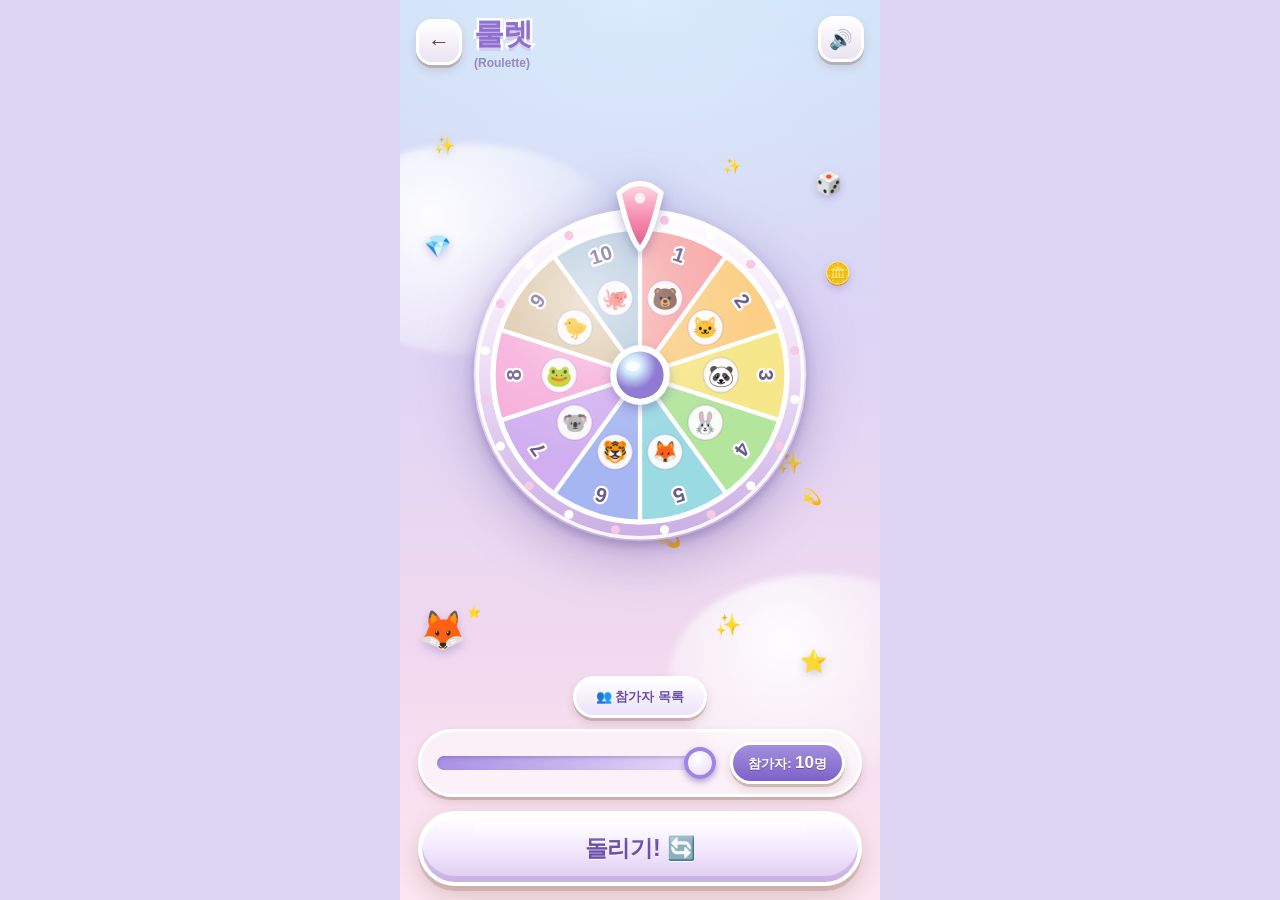
==== commit 961006fe: "제미나이 그림 생성 연동 캐릭터와 배경을 제미나이로 만들어 붙일 수 있는 경로를 만들었다. 그림이 없어도 게임이 그대로 돌아가도록 이모지·그라데이션으로 물러난다.  - tools/" ====
--- a/룰렛/index.html
+++ b/룰렛/index.html
@@ -74,6 +74,7 @@
   </div>
 
   <script src="../shared/progress.js"></script>
+  <script src="../shared/art.js"></script>
   <script src="../shared/sound.js"></script>
   <script src="../shared/fx.js"></script>
   <script src="game.js"></script>
--- a/shared/theme.css
+++ b/shared/theme.css
@@ -318,3 +318,15 @@
   15%  { opacity: 1; transform: translate(calc(-50% + var(--dx) * .45), calc(-50% + var(--dy) * -.25)) rotate(calc(var(--rot) * .3)) scale(1.1); }
   100% { opacity: 0; transform: translate(calc(-50% + var(--dx)), calc(-50% + var(--dy))) rotate(var(--rot)) scale(.85); }
 }
+
+/* ===== 생성된 그림 =====
+   이모지 위에 덮여 그려집니다. 파일이 없으면 스스로 사라져 이모지가 남습니다. */
+.artImg {
+  position: absolute;
+  inset: 0;
+  width: 100%;
+  height: 100%;
+  object-fit: cover;
+  border-radius: inherit;
+  pointer-events: none;
+}
--- a/룰렛/style.css
+++ b/룰렛/style.css
@@ -8,7 +8,8 @@
   min-height: 100vh;
   padding-bottom: calc(14px + env(safe-area-inset-bottom));
   background:
-    radial-gradient(120% 55% at 50% 0%, #dff0ff 0%, transparent 62%),
+    radial-gradient(120% 55% at 50% 0%, rgba(223, 240, 255, .6) 0%, transparent 62%),
+    url("../shared/art/bg-sky.jpg") center / cover no-repeat,
     linear-gradient(180deg, #cfe2f7 0%, #ded4f5 38%, #f0d9ef 70%, #fde6f0 100%);
 }
 
@@ -219,6 +220,8 @@
   box-shadow: 0 3px 0 rgba(0, 0, 0, .1);
 }
 .prow__face {
+  position: relative;
+  overflow: hidden;
   display: grid;
   place-items: center;
   width: 32px;
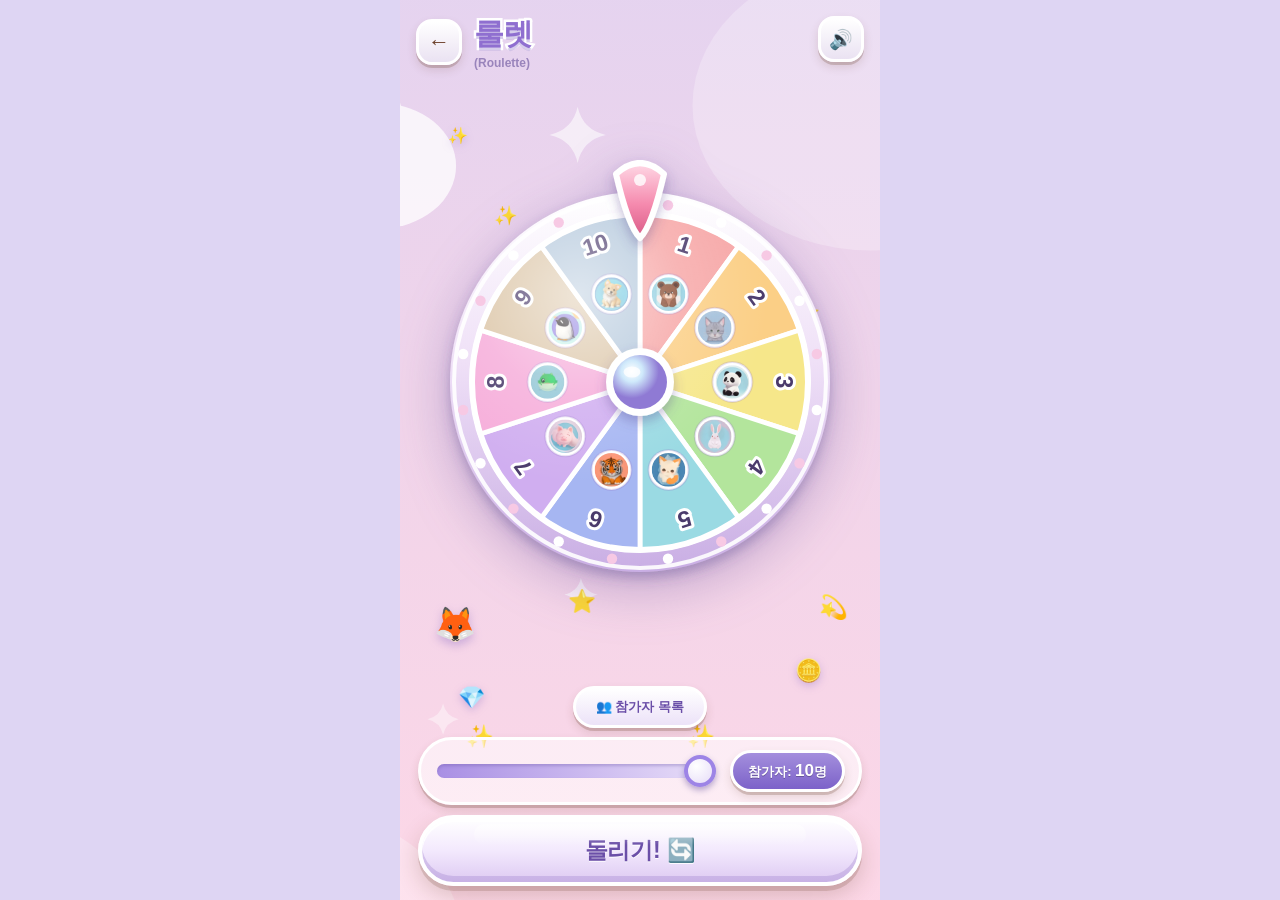
==== commit 0e45e7e0: "전 화면 시각 품질 보완 — 실제 렌더링을 보고 고침 헤드리스 크로미움으로 다섯 화면을 실제로 찍어 참고 이미지와 비교했다. 코드만 보고 판단하던 것을 눈으로 확인하니 문제가 분명" ====
--- a/룰렛/index.html
+++ b/룰렛/index.html
@@ -20,9 +20,7 @@
       <span class="cloud cloud--2"></span>
       <span class="spark spark--1">✨</span>
       <span class="spark spark--2">💎</span>
-      <span class="spark spark--3">🎲</span>
-      <span class="spark spark--4">🪙</span>
-      <span class="spark spark--5">⭐</span>
+      <span class="spark spark--3">🪙</span>
     </div>
 
     <header class="topbar">
--- a/룰렛/style.css
+++ b/룰렛/style.css
@@ -7,32 +7,21 @@
   flex-direction: column;
   min-height: 100vh;
   padding-bottom: calc(14px + env(safe-area-inset-bottom));
-  background:
-    radial-gradient(120% 55% at 50% 0%, rgba(223, 240, 255, .6) 0%, transparent 62%),
-    url("../shared/art/bg-sky.jpg") center / cover no-repeat,
-    linear-gradient(180deg, #cfe2f7 0%, #ded4f5 38%, #f0d9ef 70%, #fde6f0 100%);
+  background: #ded5f3 url("../shared/art/bg-clouds.svg") center / cover no-repeat fixed;
 }
 
 .sky { position: absolute; inset: 0; overflow: hidden; pointer-events: none; }
-.cloud {
-  position: absolute;
-  border-radius: 50%;
-  background: radial-gradient(circle at 38% 34%, rgba(255,255,255,.95), rgba(255,255,255,.32) 60%, transparent 74%);
-  filter: blur(3px);
-}
-.cloud--1 { width: 320px; height: 210px; left: -90px; top: 16%; }
-.cloud--2 { width: 300px; height: 200px; right: -90px; bottom: 14%; }
+.cloud { display: none; }
 .spark {
   position: absolute;
   font-size: 22px;
   filter: drop-shadow(0 3px 4px rgba(120, 90, 190, .3));
   animation: float 4s ease-in-out infinite;
 }
-.spark--1 { left: 7%;  top: 15%; font-size: 17px; animation-delay: .2s; }
-.spark--2 { left: 5%;  top: 26%; animation-delay: 1.1s; }
-.spark--3 { right: 8%; top: 19%; animation-delay: .6s; }
-.spark--4 { right: 6%; top: 29%; animation-delay: 1.6s; }
-.spark--5 { right: 11%; bottom: 25%; animation-delay: .9s; }
+/* 화면 가장자리에서 잘리지 않도록 안쪽에 배치합니다 */
+.spark--1 { left: 10%; top: 14%; font-size: 16px; animation-delay: .2s; }
+.spark--2 { left: 12%; bottom: 21%; animation-delay: 1.1s; }
+.spark--3 { right: 12%; bottom: 24%; animation-delay: .6s; }
 
 .wheel .topbar { color: #5a4386; }
 .wheel .topbar__title {
@@ -51,11 +40,11 @@
   flex: 1 1 auto;
   display: grid;
   place-items: center;
-  padding: 2px 14px 0;
+  padding: 0 8px;
   min-height: 0;
 }
 .wheelbox__svg {
-  width: min(90vw, 350px);
+  width: min(96vw, 400px);
   height: auto;
   max-height: 100%;
   overflow: visible;
@@ -81,15 +70,15 @@
 .slice__num {
   font-size: 11.5px;
   font-weight: 900;
-  fill: #6b5a8a;
+  fill: #4a3a6b;
   paint-order: stroke fill;
   stroke: #ffffff;
-  stroke-width: 2.6px;
+  stroke-width: 3px;
   stroke-linejoin: round;
 }
 .slice__disc {
   fill: #ffffff;
-  opacity: .92;
+  opacity: 1;
   stroke: rgba(140, 110, 190, .22);
   stroke-width: 1;
 }
@@ -102,9 +91,9 @@
 
 .fox {
   position: absolute;
-  left: 4%;
-  bottom: 2%;
-  font-size: 38px;
+  left: 7%;
+  bottom: 6%;
+  font-size: 34px;
   filter: drop-shadow(0 4px 5px rgba(120, 90, 190, .35));
   animation: float 3s ease-in-out infinite;
   pointer-events: none;
@@ -117,8 +106,8 @@
   flex: 0 0 auto;
   display: flex;
   flex-direction: column;
-  gap: 11px;
-  padding: 12px 18px 4px;
+  gap: 9px;
+  padding: 6px 18px 2px;
 }
 .players__list {
   align-self: center;
@@ -186,8 +175,8 @@
 .spinBtn {
   position: relative;
   z-index: 2;
-  margin: 10px 18px 0;
-  padding: 18px;
+  margin: 8px 18px 0;
+  padding: 16px;
   font-size: 23px;
   color: #6b4fa8;
   text-shadow: 0 1px 0 rgba(255, 255, 255, .9);
@@ -245,3 +234,7 @@
   font-weight: 900;
   color: #6b5a4a;
 }
+
+
+/* 칸마다 그림 배경색이 달라 보이지 않도록 조금 확대해 채웁니다 */
+.prow__face .artImg { transform: scale(1.2); }
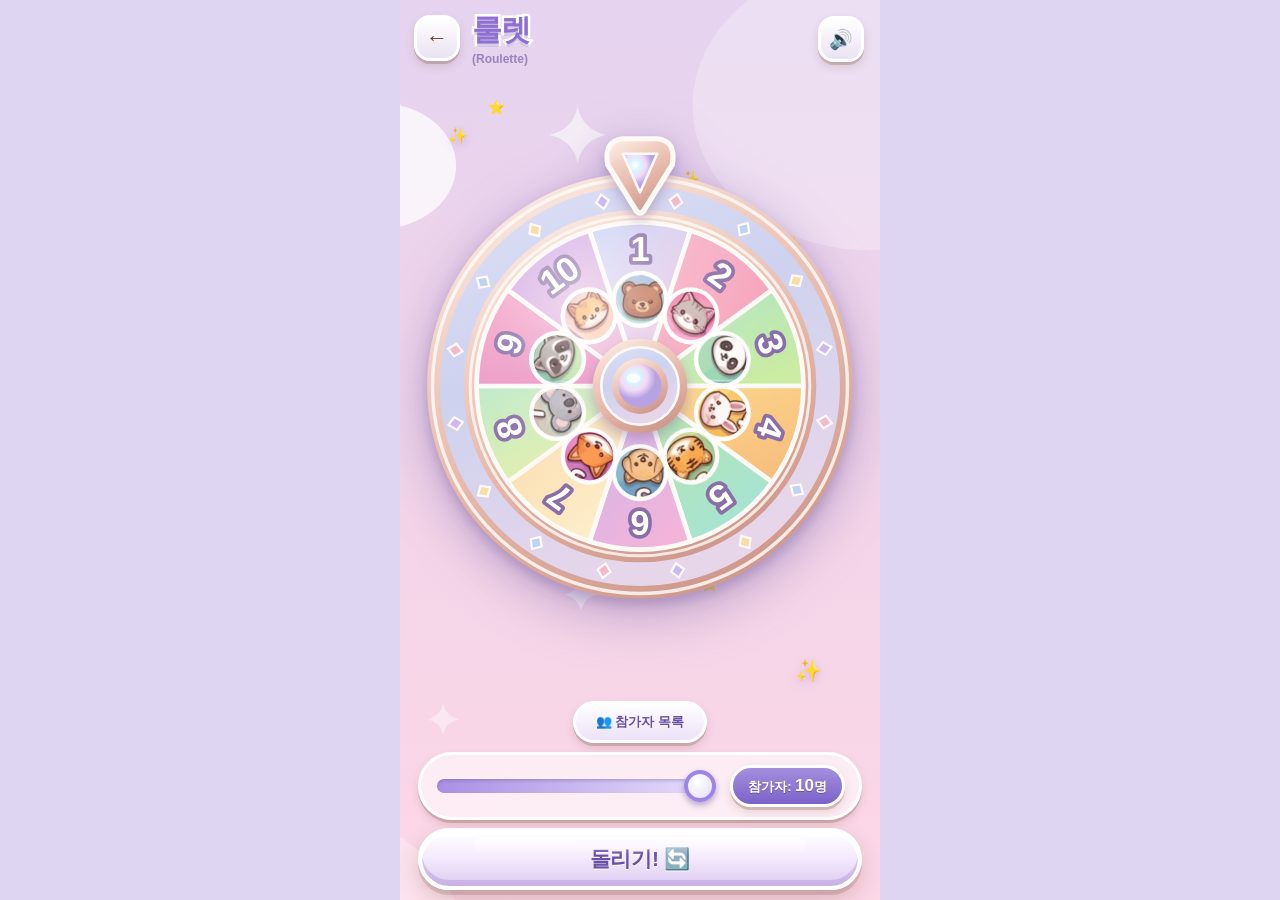
==== commit 880cd31e: "네 게임 모두 한 화면에 맞추고, 이빨·룰렛을 그림 기반으로 다시 만듦 한 화면 맞추기 - 게임 화면 높이를 100vh 대신 100svh 로. vh 는 주소창이 숨은 상태의 높이라" ====
--- a/룰렛/index.html
+++ b/룰렛/index.html
@@ -19,8 +19,7 @@
       <span class="cloud cloud--1"></span>
       <span class="cloud cloud--2"></span>
       <span class="spark spark--1">✨</span>
-      <span class="spark spark--2">💎</span>
-      <span class="spark spark--3">🪙</span>
+      <span class="spark spark--3">✨</span>
     </div>
 
     <header class="topbar">
@@ -34,7 +33,6 @@
     <!-- 룰렛판 -->
     <div class="wheelbox">
       <svg class="wheelbox__svg" id="svg" viewBox="-100 -100 200 200" aria-hidden="true"></svg>
-      <div class="fox">🦊</div>
     </div>
 
     <!-- 참가자 조절 -->
--- a/shared/theme.css
+++ b/shared/theme.css
@@ -9,6 +9,11 @@
   /* 배경 */
   --green-bg: #a9d5a1;
   --green-bg-deep: #8fc686;
+
+  /* 메인 화면의 진한 숲 색 (앱 아이콘·카드 그림과 맞춘 값) */
+  --forest: #163a2d;
+  --forest-deep: #0e2a20;
+  --leaf: #8dd85f;
   --cream: #fdf3dd;
   --cream-deep: #f5e6c8;
   --paper: #f9f5ec;
--- a/룰렛/style.css
+++ b/룰렛/style.css
@@ -5,8 +5,11 @@
 .wheel {
   display: flex;
   flex-direction: column;
-  min-height: 100vh;
-  padding-bottom: calc(14px + env(safe-area-inset-bottom));
+  /* svh 는 주소창이 보이는 상태의 높이라, 폰에서 아래가 잘리거나 밀리지 않습니다 */
+  height: 100vh;
+  height: 100svh;
+  overflow: hidden;
+  padding-bottom: calc(10px + env(safe-area-inset-bottom));
   background: #ded5f3 url("../shared/art/bg-clouds.svg") center / cover no-repeat fixed;
 }
 
@@ -23,7 +26,7 @@
 .spark--2 { left: 12%; bottom: 21%; animation-delay: 1.1s; }
 .spark--3 { right: 12%; bottom: 24%; animation-delay: .6s; }
 
-.wheel .topbar { color: #5a4386; }
+.wheel .topbar { flex: 0 0 auto; padding: 10px 14px; color: #5a4386; }
 .wheel .topbar__title {
   font-size: 30px;
   color: #8f6fd0;
@@ -44,59 +47,44 @@
   min-height: 0;
 }
 .wheelbox__svg {
-  width: min(96vw, 400px);
+  width: min(99vw, 430px);
+  /* 화면이 짧으면 남는 높이에 맞춰 알아서 작아집니다 */
   height: auto;
   max-height: 100%;
   overflow: visible;
   filter: drop-shadow(0 14px 26px rgba(90, 70, 150, .34));
 }
 
-/* 전구가 순서대로 깜빡입니다 */
-.bulb { animation: bulb 1.8s ease-in-out infinite; }
+/* 테에 박힌 보석이 순서대로 반짝입니다 */
+.stud { animation: bulb 2.4s ease-in-out infinite; transform-box: view-box; }
 @keyframes bulb {
-  0%, 100% { opacity: .45; }
+  0%, 100% { opacity: .55; }
   50% { opacity: 1; }
 }
 
 .sector {
-  stroke: #ffffff;
-  stroke-width: 2.4;
+  stroke: #fffaf6;
+  stroke-width: 2.2;
   stroke-linejoin: round;
   transition: filter .35s ease;
 }
 .sector.is-win {
   filter: brightness(1.15) saturate(1.35) drop-shadow(0 0 10px rgba(255, 240, 150, .95));
 }
+/* 칸 번호 — 원본 그림처럼 흰 글씨에 짙은 테두리 */
 .slice__num {
-  font-size: 11.5px;
-  font-weight: 900;
-  fill: #4a3a6b;
+  font-weight: 900;
+  fill: #ffffff;
   paint-order: stroke fill;
-  stroke: #ffffff;
-  stroke-width: 3px;
+  stroke: #8a6ea8;
+  stroke-width: 3.4px;
   stroke-linejoin: round;
-}
-.slice__disc {
-  fill: #ffffff;
-  opacity: 1;
-  stroke: rgba(140, 110, 190, .22);
-  stroke-width: 1;
 }
 
 #pointerG { transform-box: fill-box; transform-origin: 50% 12%; }
 #pointerG.is-knock { animation: knock .1s ease; }
 @keyframes knock {
   50% { transform: rotate(-7deg) translateY(-2px); }
-}
-
-.fox {
-  position: absolute;
-  left: 7%;
-  bottom: 6%;
-  font-size: 34px;
-  filter: drop-shadow(0 4px 5px rgba(120, 90, 190, .35));
-  animation: float 3s ease-in-out infinite;
-  pointer-events: none;
 }
 
 /* ---- 참가자 조절 ---- */
@@ -175,9 +163,10 @@
 .spinBtn {
   position: relative;
   z-index: 2;
-  margin: 8px 18px 0;
-  padding: 16px;
-  font-size: 23px;
+  flex: 0 0 auto;
+  margin: 6px 18px 0;
+  padding: 13px;
+  font-size: 21px;
   color: #6b4fa8;
   text-shadow: 0 1px 0 rgba(255, 255, 255, .9);
   background: linear-gradient(180deg, #ffffff 0%, #f3e9fd 50%, #ddcaf2 100%);
@@ -186,55 +175,67 @@
 .spinBtn:not(:disabled) { animation: wobble 2.4s ease-in-out infinite; }
 .spinBtn:active { animation: none; }
 
-/* ---- 참가자 목록 ---- */
-.popup__box--list { max-width: 310px; padding: 26px 18px 20px; }
+/* ---- 참가자 목록 ----
+   룰렛 칸의 캐릭터가 그대로 줄줄이 나옵니다 (룰렛 플레이어화면.png 참고). */
+.popup__box--list { max-width: 320px; padding: 24px 16px 18px; }
 .plist {
-  max-height: 46vh;
+  max-height: 52svh;
   overflow-y: auto;
   display: flex;
   flex-direction: column;
-  gap: 8px;
-  margin-bottom: 18px;
-  padding: 2px 4px;
+  gap: 7px;
+  margin-bottom: 16px;
+  padding: 4px 4px 4px 2px;
 }
 .prow {
   display: flex;
   align-items: center;
   gap: 10px;
-  padding: 7px 10px;
-  border: 3px solid #fff;
-  border-radius: 14px;
-  background: var(--tone);
-  background: linear-gradient(180deg, color-mix(in srgb, var(--tone) 70%, #fff), var(--tone));
-  box-shadow: 0 3px 0 rgba(0, 0, 0, .1);
+  padding: 5px 14px 5px 5px;
+  border: 3px solid #fff;
+  border-radius: 999px;
+  background: linear-gradient(100deg, var(--t1) 0%, var(--t2) 100%);
+  box-shadow: 0 3px 0 rgba(120, 90, 150, .16), inset 0 2px 0 rgba(255, 255, 255, .5);
 }
 .prow__face {
   position: relative;
   overflow: hidden;
   display: grid;
   place-items: center;
-  width: 32px;
-  height: 32px;
-  flex: 0 0 32px;
-  border: 2px solid #fff;
+  width: 38px;
+  height: 38px;
+  flex: 0 0 38px;
+  border: 3px solid #fff;
   border-radius: 50%;
-  background: #fff;
-  font-size: 17px;
-  box-shadow: 0 2px 3px rgba(0,0,0,.12);
-}
-.prow__name { flex: 1 1 auto; font-size: 14px; font-weight: 900; color: #4a3a2e; text-align: left; }
-.prow__no {
-  display: grid;
-  place-items: center;
-  width: 24px;
-  height: 24px;
+  background: #fffdf8;
+  font-size: 19px;
+  box-shadow: 0 2px 4px rgba(120, 90, 150, .3);
+}
+.prow__img {
+  position: absolute;
+  inset: 0;
+  width: 100%;
+  height: 100%;
+  object-fit: cover;
   border-radius: 50%;
-  background: rgba(255, 255, 255, .8);
-  font-size: 12px;
-  font-weight: 900;
-  color: #6b5a4a;
-}
-
-
-/* 칸마다 그림 배경색이 달라 보이지 않도록 조금 확대해 채웁니다 */
-.prow__face .artImg { transform: scale(1.2); }
+}
+.prow__name {
+  flex: 1 1 auto;
+  font-size: 15px;
+  font-weight: 900;
+  color: #5a3f56;
+  text-align: left;
+  text-shadow: 0 1px 0 rgba(255, 255, 255, .6);
+}
+
+/* 당첨 팝업의 얼굴 */
+.popup__face {
+  position: absolute;
+  inset: 0;
+  width: 100%;
+  height: 100%;
+  object-fit: contain;
+}
+#popEmoji { position: relative; width: 82px; height: 82px; margin: 0 auto; }
+
+
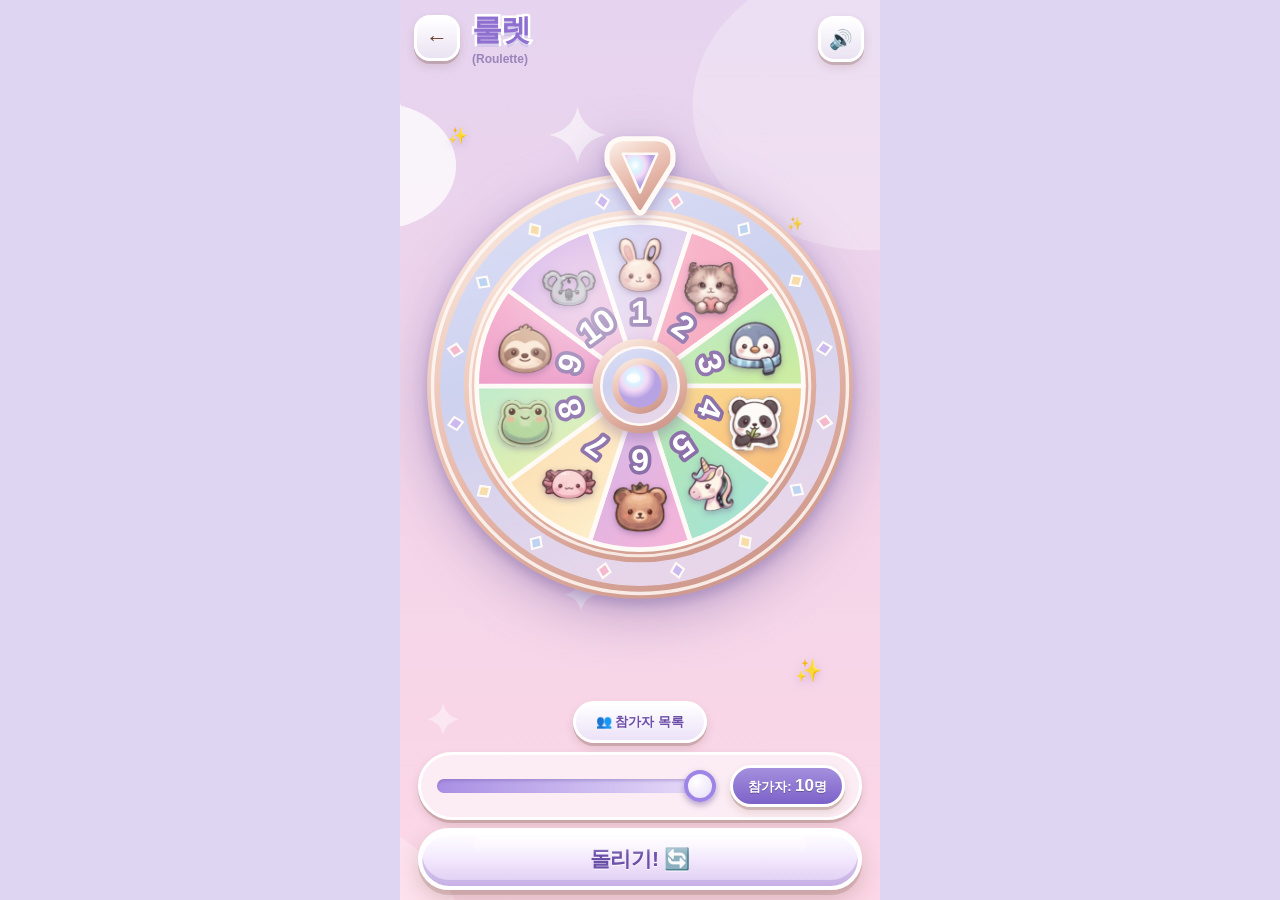
==== commit 5ab03674: "캐릭터 13종을 세 게임에 적용하고 룰렛 칸 배치를 정리 캐릭터 공용화 - 캐릭터/ 원본 13종의 검은 바탕을 지워 shared/art/char/*.png 로 만듦 - 목록을 sh" ====
--- a/룰렛/index.html
+++ b/룰렛/index.html
@@ -71,6 +71,7 @@
 
   <script src="../shared/progress.js"></script>
   <script src="../shared/art.js"></script>
+  <script src="../shared/chars.js"></script>
   <script src="../shared/sound.js"></script>
   <script src="../shared/fx.js"></script>
   <script src="game.js"></script>
--- a/shared/theme.css
+++ b/shared/theme.css
@@ -335,3 +335,15 @@
   border-radius: inherit;
   pointer-events: none;
 }
+
+/* ===== 캐릭터 그림 (shared/art/char/) =====
+   투명 PNG 라서 잘라내지 않고 통째로 보여 줍니다.
+   파일이 없으면 onerror 로 사라져 밑에 깔린 이모지가 남습니다. */
+.charImg {
+  position: absolute;
+  inset: 6%;
+  width: 88%;
+  height: 88%;
+  object-fit: contain;
+  pointer-events: none;
+}
--- a/룰렛/style.css
+++ b/룰렛/style.css
@@ -71,6 +71,9 @@
 .sector.is-win {
   filter: brightness(1.15) saturate(1.35) drop-shadow(0 0 10px rgba(255, 240, 150, .95));
 }
+/* 칸 캐릭터 — 밝은 칸 위에 올라가므로 그림자로 살짝 띄웁니다 */
+.slice__char { filter: drop-shadow(0 1.5px 1.5px rgba(90, 60, 120, .38)); }
+
 /* 칸 번호 — 원본 그림처럼 흰 글씨에 짙은 테두리 */
 .slice__num {
   font-weight: 900;
@@ -202,23 +205,16 @@
   overflow: hidden;
   display: grid;
   place-items: center;
-  width: 38px;
-  height: 38px;
-  flex: 0 0 38px;
-  border: 3px solid #fff;
-  border-radius: 50%;
-  background: #fffdf8;
-  font-size: 19px;
+  width: 42px;
+  height: 42px;
+  flex: 0 0 42px;
+  border: 3px solid #fff;
+  border-radius: 13px;
+  background: linear-gradient(180deg, #fffdf8, #f3ecfa);
+  font-size: 20px;
   box-shadow: 0 2px 4px rgba(120, 90, 150, .3);
 }
-.prow__img {
-  position: absolute;
-  inset: 0;
-  width: 100%;
-  height: 100%;
-  object-fit: cover;
-  border-radius: 50%;
-}
+
 .prow__name {
   flex: 1 1 auto;
   font-size: 15px;
@@ -227,15 +223,18 @@
   text-align: left;
   text-shadow: 0 1px 0 rgba(255, 255, 255, .6);
 }
-
-/* 당첨 팝업의 얼굴 */
-.popup__face {
-  position: absolute;
-  inset: 0;
-  width: 100%;
-  height: 100%;
-  object-fit: contain;
-}
-#popEmoji { position: relative; width: 82px; height: 82px; margin: 0 auto; }
-
-
+.prow__ko {
+  flex: 0 0 auto;
+  padding: 3px 10px;
+  border-radius: 999px;
+  background: rgba(255, 255, 255, .72);
+  font-size: 11px;
+  font-weight: 900;
+  color: #6b5070;
+}
+
+/* 당첨 팝업의 캐릭터 */
+#popEmoji { position: relative; width: 84px; height: 84px; margin: 0 auto;
+            filter: drop-shadow(0 5px 7px rgba(107, 63, 42, .32)); }
+
+
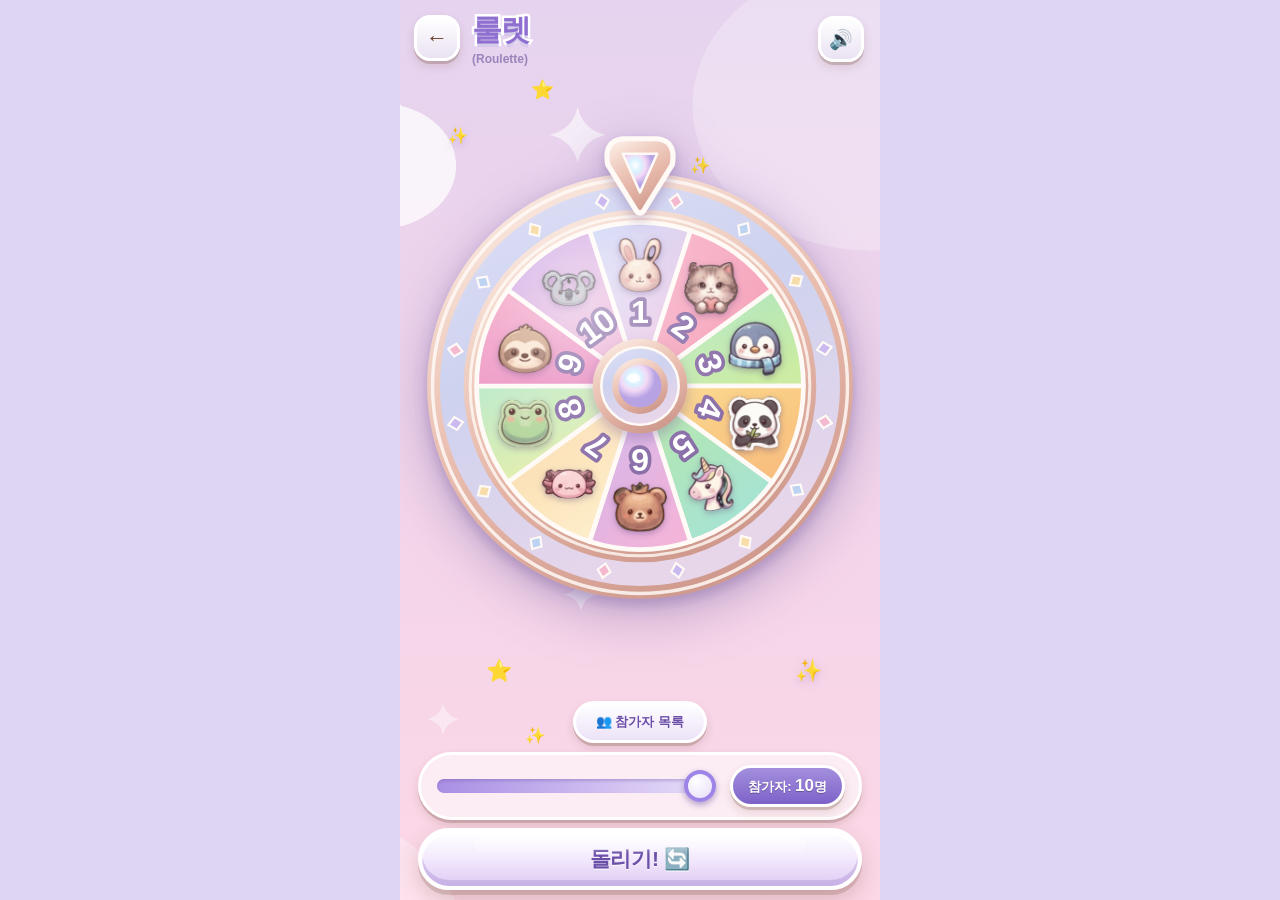
==== commit d02cb828: "사다리 배경·위아래 띠 색 통일, 당첨 캐릭터 겹침 수정, 효과음 전면 손질 1. 사다리 배경을 룰렛·스톱워치와 같은 파스텔 구름 하늘로.    배경이 밝아져 묻히던 제목·상단바 " ====
--- a/룰렛/index.html
+++ b/룰렛/index.html
@@ -3,7 +3,7 @@
 <head>
 <meta charset="utf-8">
 <meta name="viewport" content="width=device-width, initial-scale=1, viewport-fit=cover">
-<meta name="theme-color" content="#dcd3f5">
+<meta name="theme-color" content="#163a2d">
 <title>PRIZE WHEEL</title>
 <link rel="manifest" href="../manifest.webmanifest">
 <link rel="icon" href="../icons/icon-192.png">
--- a/shared/theme.css
+++ b/shared/theme.css
@@ -6,11 +6,8 @@
      4) 그림자는 흐린 것 하나가 아니라, 단단한 것 + 부드러운 것 두 겹 */
 
 :root {
-  /* 배경 */
-  --green-bg: #a9d5a1;
-  --green-bg-deep: #8fc686;
-
-  /* 메인 화면의 진한 숲 색 (앱 아이콘·카드 그림과 맞춘 값) */
+  /* 배경 — 앱 전체가 이 진한 숲 색을 기준으로 합니다.
+     위아래 띠(주소창·상태바)도 같은 색이라 화면이 하나로 이어져 보입니다. */
   --forest: #163a2d;
   --forest-deep: #0e2a20;
   --leaf: #8dd85f;
@@ -347,3 +344,6 @@
   object-fit: contain;
   pointer-events: none;
 }
+/* 예비 이모지 — 그림이 붙으면 숨깁니다. 그래야 뒤로 삐져나와 겹쳐 보이지 않습니다. */
+.charEmoji { font-style: normal; line-height: 1; }
+:has(> .charImg) > .charEmoji { display: none; }
